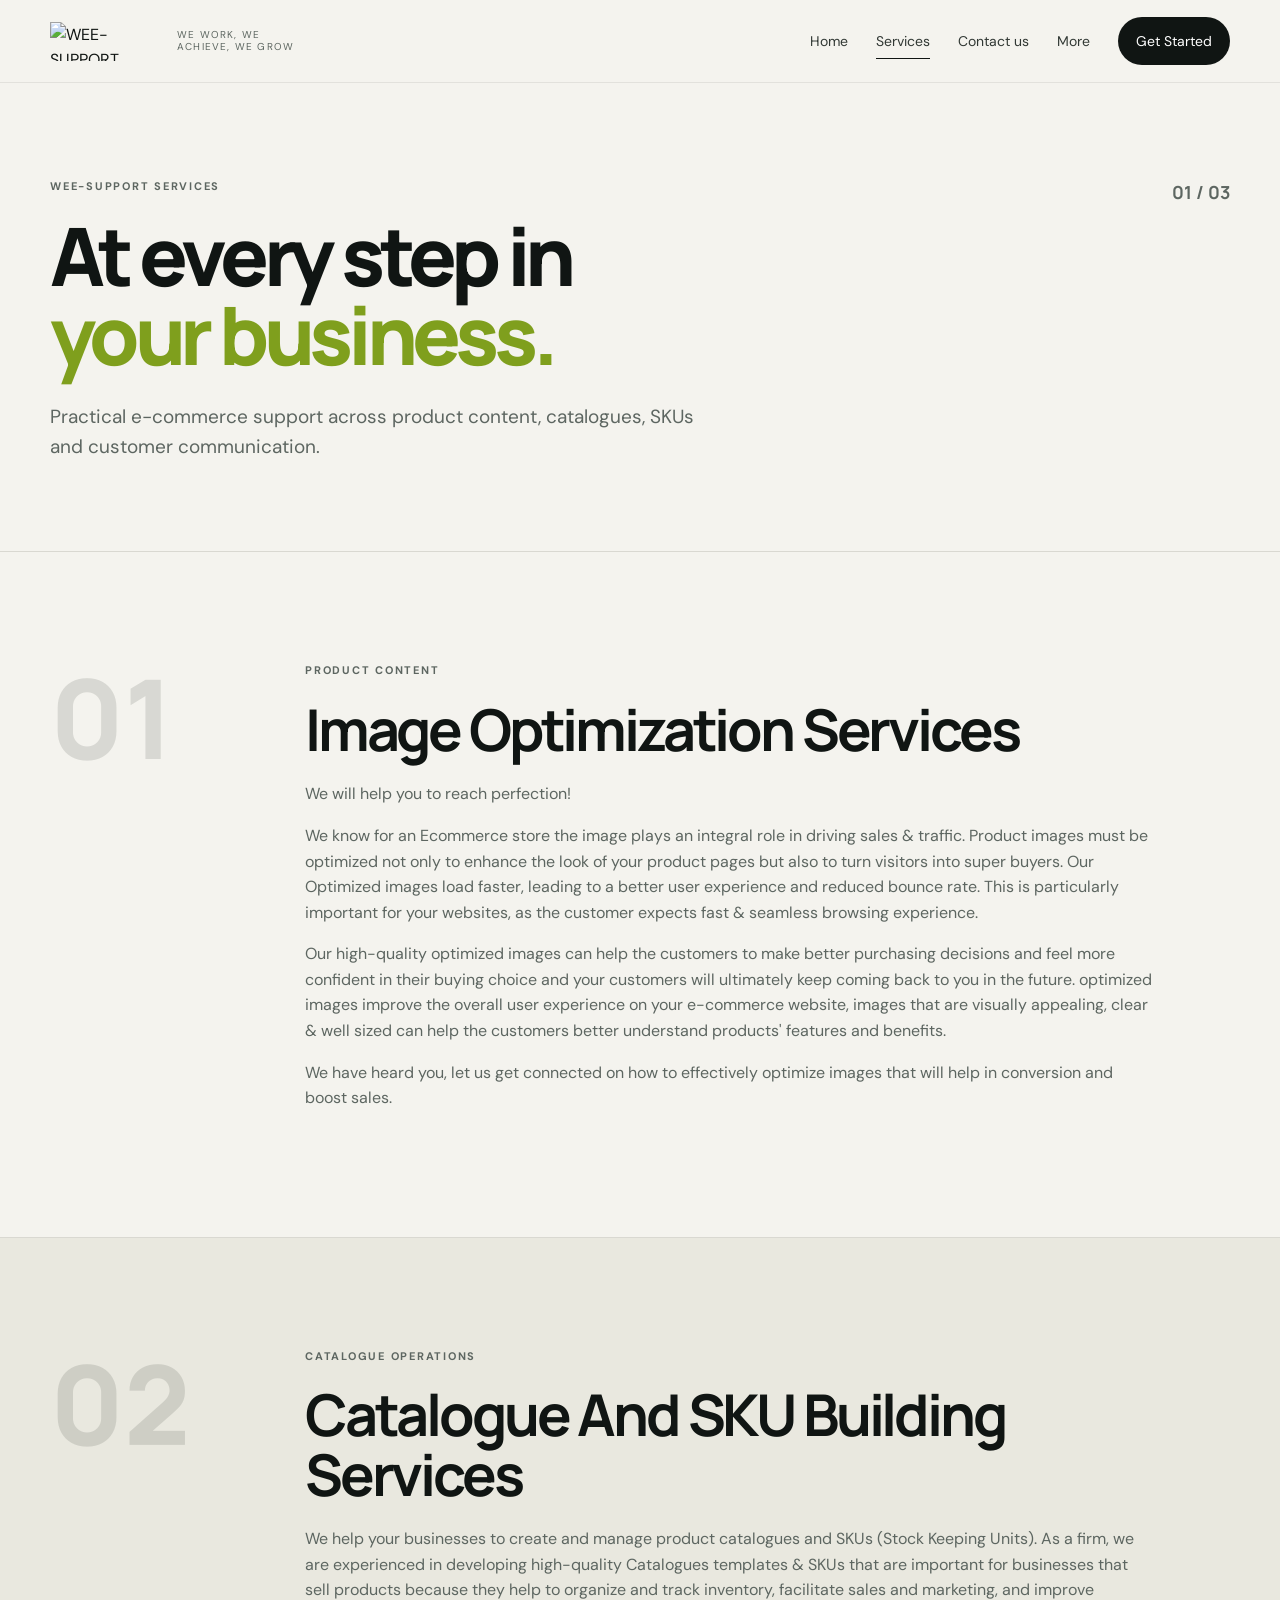
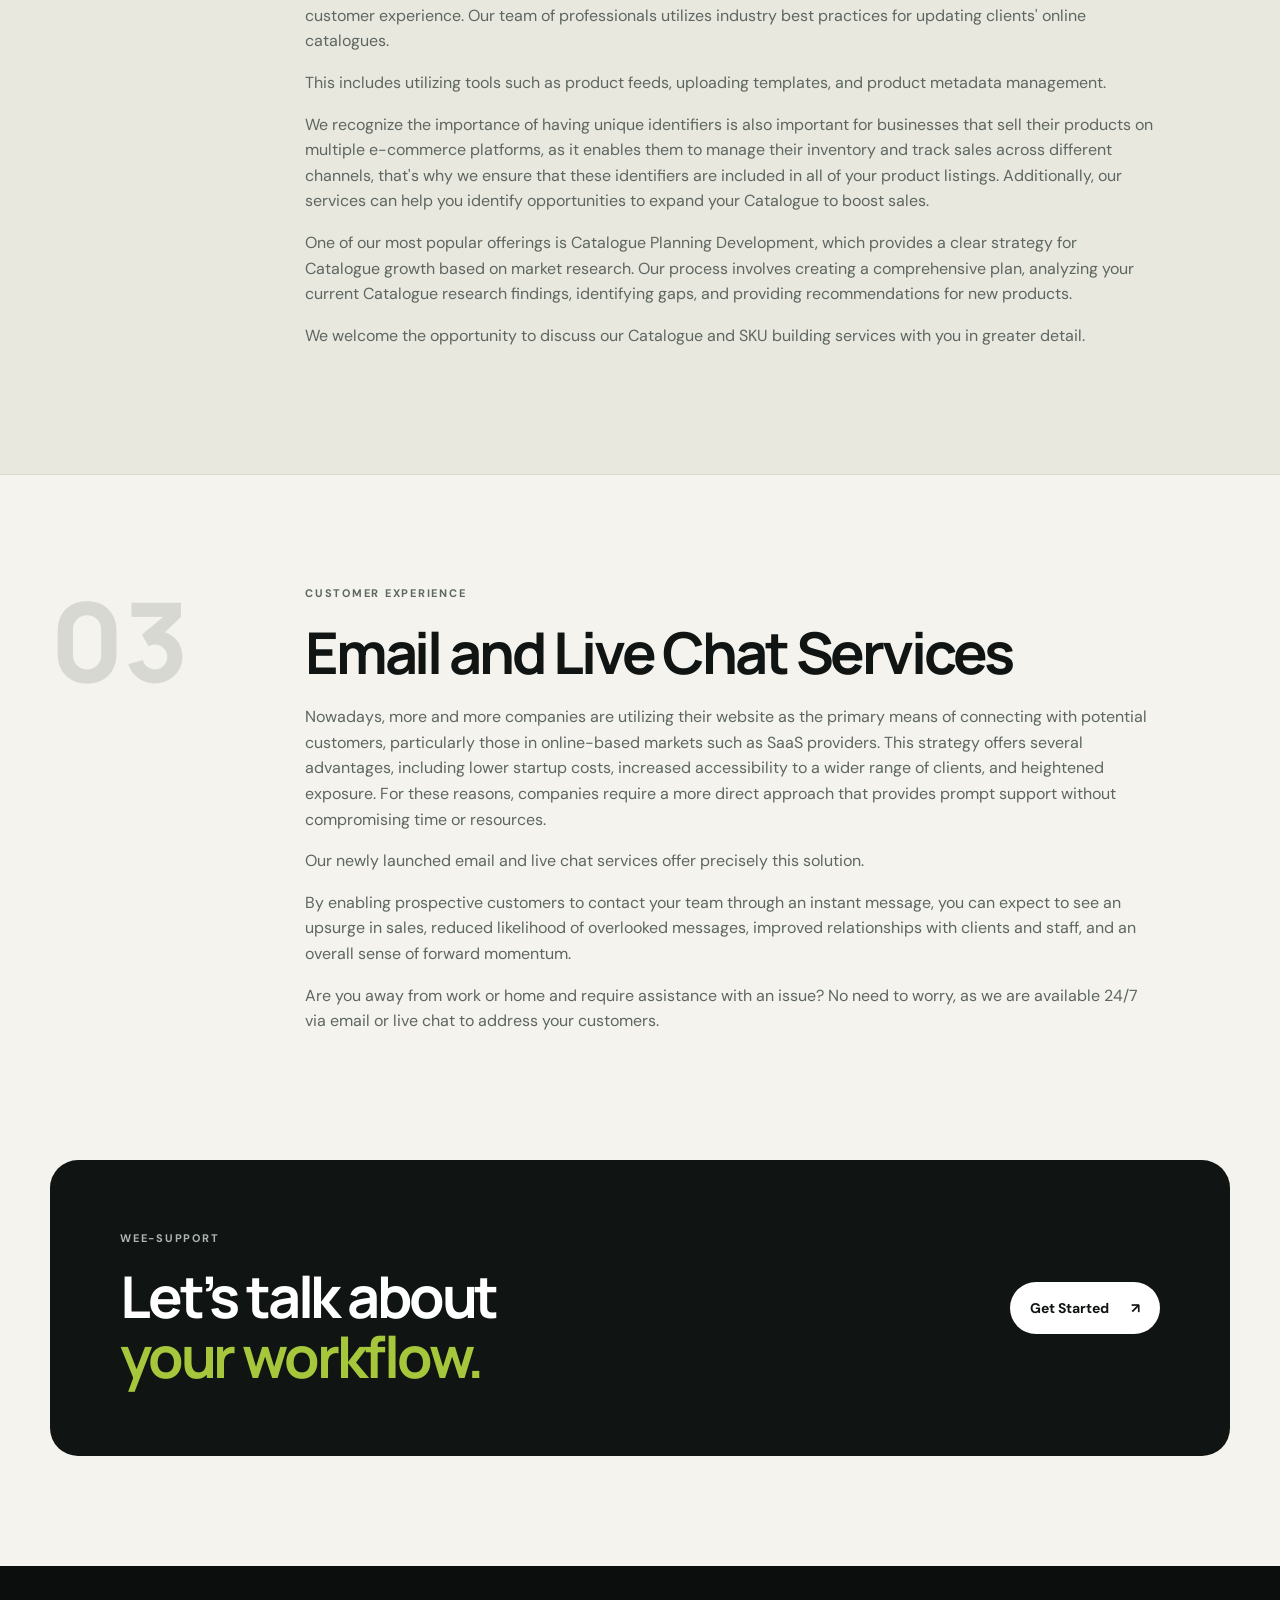
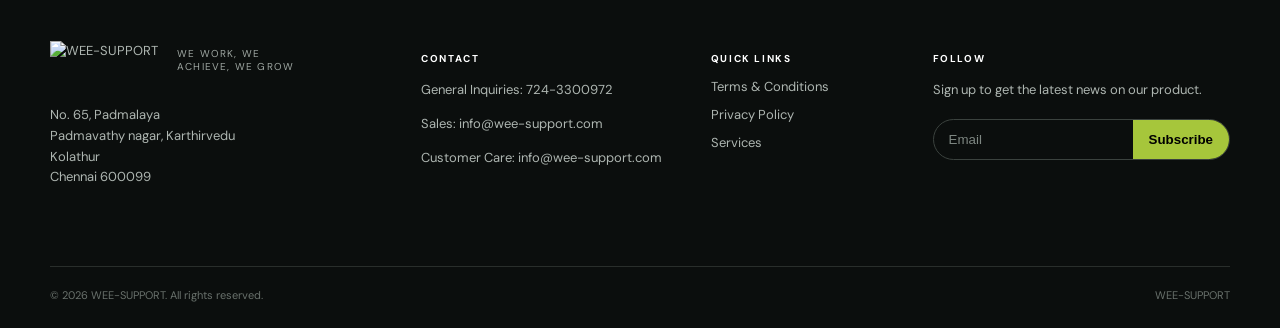
==== services-1.html @ c22b0030 "Initial build Webpage redesign from WIX" ====
<!doctype html><html lang="en"><head><meta charset="utf-8"><meta name="viewport" content="width=device-width,initial-scale=1"><meta name="description" content="Wee-Support Services: Image Optimization, Catalogue and SKU Building, Email and Live Chat Services."><title>Services | Wee-Support</title><link rel="stylesheet" href="styles.css"></head><body>
<header class="site-header"><div class="container nav-wrap"><a class="brand" href="index.html"><img src="https://static.wixstatic.com/media/6db980_8ded39628d794db2bba5e953d2e5617b~mv2.png/v1/fill/w_114,h_39,al_c,q_85,usm_0.66_1.00_0.01,enc_avif,quality_auto/We%20E-Support_final%20logo_edited_edited.png" alt="WEE-SUPPORT"><span>We Work, We Achieve, We Grow</span></a><nav aria-label="Primary navigation"><a href="index.html">Home</a><a class="active" href="services-1.html">Services</a><a href="index.html#contact">Contact us</a><details class="more-menu"><summary>More</summary><div><a href="index.html#about">About us</a></div></details><a class="nav-cta" href="index.html#contact">Get Started</a></nav></div></header>
<main><section class="page-hero section-pad"><div class="container page-hero-grid"><div class="reveal"><p class="eyebrow">WEE-SUPPORT SERVICES</p><h1>At every step in<br><em>your business.</em></h1><p class="lede">Practical e-commerce support across product content, catalogues, SKUs and customer communication.</p></div><div class="page-index">01 / 03</div></div></section>
<section class="service-detail section-pad" id="image-optimization"><div class="container detail-grid"><div class="detail-no">01</div><div><p class="eyebrow">PRODUCT CONTENT</p><h2>Image Optimization Services</h2><p class="large-copy">We will help you to reach perfection!</p><p>We know for an Ecommerce store the image plays an integral role in driving sales & traffic. Product images must be optimized not only to enhance the look of your product pages but also to turn visitors into super buyers. Our Optimized images load faster, leading to a better user experience and reduced bounce rate. This is particularly important for your websites, as the customer expects fast & seamless browsing experience.</p><p>Our high-quality optimized images can help the customers to make better purchasing decisions and feel more confident in their buying choice and your customers will ultimately keep coming back to you in the future. optimized images improve the overall user experience on your e-commerce website, images that are visually appealing, clear & well sized can help the customers better understand products' features and benefits.</p><p>We have heard you, let us get connected on how to effectively optimize images that will help in conversion and boost sales.</p></div></div></section>
<section class="service-detail section-pad alt" id="catalogue-sku"><div class="container detail-grid"><div class="detail-no">02</div><div><p class="eyebrow">CATALOGUE OPERATIONS</p><h2>Catalogue And SKU Building Services</h2><p>We help your businesses to create and manage product catalogues and SKUs (Stock Keeping Units). As a firm, we are experienced in developing high-quality Catalogues templates & SKUs that are important for businesses that sell products because they help to organize and track inventory, facilitate sales and marketing, and improve customer experience. Our team of professionals utilizes industry best practices for updating clients' online catalogues.</p><p>This includes utilizing tools such as product feeds, uploading templates, and product metadata management.</p><p>We recognize the importance of having unique identifiers is also important for businesses that sell their products on multiple e-commerce platforms, as it enables them to manage their inventory and track sales across different channels, that's why we ensure that these identifiers are included in all of your product listings. Additionally, our services can help you identify opportunities to expand your Catalogue to boost sales.</p><p>One of our most popular offerings is Catalogue Planning Development, which provides a clear strategy for Catalogue growth based on market research. Our process involves creating a comprehensive plan, analyzing your current Catalogue research findings, identifying gaps, and providing recommendations for new products.</p><p>We welcome the opportunity to discuss our Catalogue and SKU building services with you in greater detail.</p></div></div></section>
<section class="service-detail section-pad" id="email-live-chat"><div class="container detail-grid"><div class="detail-no">03</div><div><p class="eyebrow">CUSTOMER EXPERIENCE</p><h2>Email and Live Chat Services</h2><p>Nowadays, more and more companies are utilizing their website as the primary means of connecting with potential customers, particularly those in online-based markets such as SaaS providers. This strategy offers several advantages, including lower startup costs, increased accessibility to a wider range of clients, and heightened exposure. For these reasons, companies require a more direct approach that provides prompt support without compromising time or resources.</p><p>Our newly launched email and live chat services offer precisely this solution.</p><p>By enabling prospective customers to contact your team through an instant message, you can expect to see an upsurge in sales, reduced likelihood of overlooked messages, improved relationships with clients and staff, and an overall sense of forward momentum.</p><p>Are you away from work or home and require assistance with an issue? No need to worry, as we are available 24/7 via email or live chat to address your customers.</p></div></div></section>
<section class="cta section-pad" id="contact"><div class="container cta-inner reveal"><div><p class="eyebrow">WEE-SUPPORT</p><h2>Let’s talk about<br><em>your workflow.</em></h2></div><a class="button button-light" href="mailto:info@wee-support.com">Get Started <span>↗</span></a></div></section></main>
<footer class="site-footer"><div class="container footer-grid"><div><a class="brand footer-brand" href="index.html"><img src="https://static.wixstatic.com/media/6db980_8ded39628d794db2bba5e953d2e5617b~mv2.png/v1/fill/w_114,h_39,al_c,q_85,usm_0.66_1.00_0.01,enc_avif,quality_auto/We%20E-Support_final%20logo_edited_edited.png" alt="WEE-SUPPORT"><span>We Work, We Achieve, We Grow</span></a><p class="address">No. 65, Padmalaya<br>Padmavathy nagar, Karthirvedu<br>Kolathur<br>Chennai 600099</p></div><div><p class="footer-label">Contact</p><p>General Inquiries: 724-3300972</p><p>Sales: <a href="mailto:info@wee-support.com">info@wee-support.com</a></p><p>Customer Care: <a href="mailto:info@wee-support.com">info@wee-support.com</a></p></div><div><p class="footer-label">Quick Links</p><a href="#contact">Terms & Conditions</a><a href="#contact">Privacy Policy</a><a href="services-1.html">Services</a></div><div><p class="footer-label">Follow</p><p>Sign up to get the latest news on our product.</p><form class="subscribe" action="#" method="post" onsubmit="return false"><label class="sr-only" for="email">Email</label><input id="email" name="email" type="email" placeholder="Email" autocomplete="email" required><button type="submit">Subscribe</button></form><p class="subscribe-status" aria-live="polite"></p></div></div><div class="container footer-bottom"><span>© 2026 WEE-SUPPORT. All rights reserved.</span><span>WEE-SUPPORT</span></div></footer><script src="script.js"></script></body></html>
---- styles.css ----
@import url('https://fonts.googleapis.com/css2?family=DM+Sans:wght@400;500;600;700&family=Manrope:wght@500;600;700;800&display=swap');
:root{--ink:#101513;--muted:#5d6661;--paper:#f4f3ee;--card:#fbfaf6;--line:#d9d8d1;--accent:#a6c63b;--accent-dark:#7f9f1d;--radius:20px;--display:'Manrope',system-ui,sans-serif;--body:'DM Sans',system-ui,sans-serif;--container:1180px}
*{box-sizing:border-box}html{scroll-behavior:smooth}body{margin:0;background:var(--paper);color:var(--ink);font-family:var(--body);line-height:1.6}a{color:inherit;text-decoration:none}img{max-width:100%;display:block}.container{width:min(calc(100% - 48px),var(--container));margin:auto}.section-pad{padding:110px 0}.site-header{position:sticky;top:0;z-index:20;background:rgba(244,243,238,.9);backdrop-filter:blur(18px);border-bottom:1px solid rgba(16,21,19,.08)}.nav-wrap{min-height:82px;display:flex;align-items:center;justify-content:space-between;gap:30px}.brand{display:flex;align-items:center;gap:13px}.brand img{width:114px;height:39px;object-fit:contain}.brand span{font-size:10px;line-height:1.25;letter-spacing:.12em;text-transform:uppercase;color:var(--muted);max-width:120px}.site-header nav{display:flex;align-items:center;gap:28px;font-size:14px}.site-header nav>a:not(.nav-cta),.more-menu summary{position:relative;color:#313834;cursor:pointer}.site-header nav>a:not(.nav-cta):after{content:'';position:absolute;left:0;bottom:-7px;width:100%;height:1px;background:var(--ink);transform:scaleX(0);transform-origin:right;transition:.35s}.site-header nav>a:hover:after,.site-header nav>a.active:after{transform:scaleX(1);transform-origin:left}.nav-cta{background:var(--ink);color:white!important;padding:13px 18px;border-radius:999px}.more-menu{position:relative}.more-menu summary{list-style:none}.more-menu summary::-webkit-details-marker{display:none}.more-menu div{position:absolute;right:0;top:30px;background:var(--card);border:1px solid var(--line);border-radius:14px;padding:8px;min-width:150px;box-shadow:0 18px 45px rgba(0,0,0,.08)}.more-menu div a{display:block;padding:9px 10px;border-radius:8px}.more-menu div a:hover{background:var(--paper)}.hero{padding-top:90px;overflow:hidden}.hero-grid{display:grid;grid-template-columns:1.05fr .95fr;gap:80px;align-items:center}.eyebrow{font-size:11px;font-weight:700;letter-spacing:.16em;color:var(--muted);margin:0 0 20px}.hero h1,.page-hero h1{font-family:var(--display);font-size:clamp(48px,6.3vw,88px);line-height:.98;letter-spacing:-.065em;margin:0 0 28px;font-weight:800}.hero h1 em,.page-hero h1 em,h2 em{font-style:normal;color:var(--accent-dark)}.lede{font-size:19px;color:var(--muted);max-width:650px}.actions{display:flex;align-items:center;gap:24px;margin-top:34px}.button{display:inline-flex;align-items:center;gap:22px;padding:15px 20px;border-radius:999px;font-weight:700;font-size:14px;transition:transform .25s,background .25s}.button:hover{transform:translateY(-3px)}.button-primary{background:var(--accent);color:var(--ink)}.button-dark{background:var(--ink);color:#fff}.button-light{background:#fff;color:var(--ink)}.text-link{font-weight:700;font-size:14px}.text-link span{display:inline-block;margin-left:6px;transition:.25s}.text-link:hover span{transform:translateX(5px)}.proof-row{display:flex;gap:28px;margin-top:52px;color:var(--muted);font-size:12px}.proof-row strong{display:block;color:var(--ink);font-family:var(--display);font-size:24px;line-height:1}.hero-art{min-height:570px;position:relative}.hero-art:before{content:'';position:absolute;inset:10% 4% 6% 10%;border-radius:48% 52% 44% 56%;background:var(--accent);opacity:.9;transform:rotate(-9deg)}.orbit{position:absolute;border:1px solid rgba(16,21,19,.2);border-radius:50%}.orbit-a{width:420px;height:420px;right:0;top:55px}.orbit-b{width:270px;height:270px;right:80px;top:130px}.hero-card{position:absolute;background:rgba(251,250,246,.94);border:1px solid rgba(16,21,19,.12);box-shadow:0 30px 80px rgba(16,21,19,.13);border-radius:var(--radius);backdrop-filter:blur(8px)}.card-main{width:380px;right:45px;top:135px;padding:34px}.mini-label,.card-float span{font-size:9px;letter-spacing:.16em;font-weight:800;color:var(--muted)}.card-main strong{display:block;font-family:var(--display);font-size:30px;line-height:1.05;margin:30px 0 14px}.card-main p{color:var(--muted);font-size:14px}.signal{display:flex;align-items:flex-end;gap:5px;height:60px;margin-top:25px}.signal i{width:8px;border-radius:5px 5px 0 0;background:var(--accent-dark)}.signal i:nth-child(1){height:20%}.signal i:nth-child(2){height:45%}.signal i:nth-child(3){height:70%}.signal i:nth-child(4){height:55%}.signal i:nth-child(5){height:90%}.card-float{left:0;bottom:75px;padding:22px;width:185px}.card-float strong{display:block;font-family:var(--display);font-size:42px;line-height:1;margin:8px 0}.card-float small{color:var(--muted)}.hero-number{position:absolute;right:0;bottom:10px;font-family:var(--display);font-size:110px;font-weight:800;letter-spacing:-.08em;color:rgba(16,21,19,.08)}.marquee-band{overflow:hidden;white-space:nowrap;border-top:1px solid var(--line);border-bottom:1px solid var(--line);padding:17px 0;font-family:var(--display);font-size:13px;font-weight:700;letter-spacing:.08em}.marquee-band div{animation:marquee 24s linear infinite}.marquee-band b{color:var(--accent-dark);margin:0 20px}@keyframes marquee{to{transform:translateX(-30%)}}h2{font-family:var(--display);font-size:clamp(38px,4.5vw,64px);line-height:1.03;letter-spacing:-.055em;margin:0 0 22px}.section-heading{max-width:750px}.section-heading>p:last-child{color:var(--muted);font-size:17px;max-width:600px}.service-grid{display:grid;grid-template-columns:repeat(3,1fr);gap:14px;margin-top:58px}.service-card{position:relative;min-height:380px;padding:32px;background:var(--card);border:1px solid var(--line);border-radius:var(--radius);display:flex;flex-direction:column;transition:transform .35s,box-shadow .35s}.service-card:hover{transform:translateY(-8px);box-shadow:0 25px 60px rgba(16,21,19,.09)}.service-featured{background:var(--ink);color:#fff;border-color:var(--ink);transform:translateY(-24px)}.service-featured:hover{transform:translateY(-32px)}.service-no{font-size:11px;color:var(--muted)}.service-featured .service-no,.service-featured p{color:#aeb6b1}.service-icon{margin:55px 0 22px;font-size:30px;color:var(--accent-dark)}.service-card h3{font-family:var(--display);font-size:28px;line-height:1.05;margin:0 0 15px;letter-spacing:-.035em}.service-card p{color:var(--muted);font-size:14px;margin:0}.service-arrow{margin-top:auto;padding-top:28px;font-size:13px;font-weight:700}.statement{background:var(--ink);color:white}.statement-grid{display:grid;grid-template-columns:220px 1fr;gap:70px}.statement .eyebrow{color:#aeb6b1}.statement h2 em{color:var(--accent)}.statement-mark,.detail-no{font-family:var(--display);font-size:110px;font-weight:800;line-height:1;color:rgba(255,255,255,.14)}.large-copy{font-size:20px;color:var(--muted);max-width:760px}.statement .large-copy{color:#c4cbc6}.capability-grid{display:grid;grid-template-columns:.8fr 1.2fr;gap:110px}.cap-list{border-top:1px solid var(--line)}.cap{display:grid;grid-template-columns:50px 1fr;gap:24px;padding:26px 0;border-bottom:1px solid var(--line)}.cap>span{font-size:11px;color:var(--muted)}.cap h3{font-family:var(--display);font-size:21px;margin:0 0 5px}.cap p{color:var(--muted);margin:0;font-size:14px}.testimonial{background:#e8e8df}.testimonial-grid{display:grid;grid-template-columns:180px 1fr;gap:60px}.quote-mark{font-family:Georgia,serif;font-size:150px;line-height:.6;color:var(--accent-dark)}blockquote{font-family:var(--display);font-weight:600;font-size:clamp(28px,4vw,52px);line-height:1.12;letter-spacing:-.045em;margin:0 0 28px;max-width:900px}cite{font-style:normal;color:var(--muted);font-size:13px}.about-grid{display:grid;grid-template-columns:.65fr 1.35fr;gap:100px}.about-panel{background:var(--accent);border-radius:var(--radius);min-height:350px;padding:30px;display:flex;flex-direction:column;justify-content:space-between}.about-panel span{font-family:var(--display);font-size:100px;font-weight:800;line-height:.8;color:rgba(16,21,19,.16)}.about-panel p{font-size:11px;font-weight:800;letter-spacing:.16em}.about-panel strong{font-family:var(--display);font-size:27px;line-height:1.05}.cta{padding-top:0}.cta-inner{background:var(--ink);color:white;border-radius:28px;padding:70px;display:flex;justify-content:space-between;align-items:center;gap:30px}.cta .eyebrow{color:#aeb6b1}.cta h2{margin:0}.cta h2 em{color:var(--accent)}.site-footer{background:#0b0e0d;color:white;padding:75px 0 24px}.footer-grid{display:grid;grid-template-columns:1.2fr .9fr .65fr 1fr;gap:45px}.footer-brand{margin-bottom:25px}.footer-brand span{color:#9ea6a1}.address,.site-footer p,.site-footer a{color:#aeb6b1;font-size:13px}.footer-label{font-size:10px!important;letter-spacing:.16em;text-transform:uppercase;color:white!important;font-weight:700}.site-footer> .container>div a:not(.brand):hover{color:white}.footer-grid>div:nth-child(3) a{display:block;margin:7px 0}.subscribe{display:flex;border:1px solid #3b423e;border-radius:999px;overflow:hidden;margin-top:18px}.subscribe input{min-width:0;flex:1;background:transparent;border:0;outline:0;color:white;padding:12px 15px}.subscribe input::placeholder{color:#7e8782}.subscribe button{border:0;background:var(--accent);padding:0 16px;font-weight:700}.subscribe-status{min-height:20px}.footer-bottom{border-top:1px solid #292e2b;margin-top:60px;padding-top:20px;display:flex;justify-content:space-between;color:#69716c;font-size:11px}.page-hero{padding-top:95px;padding-bottom:70px}.page-hero-grid{display:flex;justify-content:space-between;gap:50px}.page-index{font-family:var(--display);font-size:18px;font-weight:700;color:var(--muted)}.service-detail{border-top:1px solid var(--line)}.service-detail.alt{background:#e9e8df}.detail-grid{display:grid;grid-template-columns:180px 1fr;gap:75px}.detail-grid h2{max-width:850px}.detail-grid p:not(.eyebrow){max-width:850px;color:var(--muted);font-size:16px}.detail-grid .large-copy{font-size:22px}.detail-no{color:rgba(16,21,19,.12)}.pricing{padding-top:40px}.pricing-grid{display:grid;grid-template-columns:repeat(3,1fr);gap:16px}.price-card{position:relative;background:var(--card);border:1px solid var(--line);border-radius:var(--radius);padding:35px;min-height:500px}.price-card.featured{background:var(--ink);color:white;border-color:var(--ink);transform:translateY(-20px)}.price-card .eyebrow{color:var(--muted)}.price-card.featured .eyebrow,.price-card.featured>p{color:#aeb6b1}.price-card h2{font-size:38px}.price{font-family:var(--display);font-size:58px;font-weight:800;letter-spacing:-.06em;margin:20px 0 5px}.price-card>p{color:var(--muted);font-size:13px}.price-card .button{margin:25px 0}.price-card ul{padding:20px 0 0;margin:0;border-top:1px solid var(--line);list-style:none;color:var(--muted);font-size:13px}.price-card.featured ul{border-color:#353b38;color:#aeb6b1}.price-card li{padding:7px 0}.badge{position:absolute;right:22px;top:22px;background:var(--accent);color:var(--ink);font-size:9px;font-weight:800;padding:7px 9px;border-radius:999px}.sr-only{position:absolute;width:1px;height:1px;padding:0;margin:-1px;overflow:hidden;clip:rect(0,0,0,0);white-space:nowrap;border:0}
.reveal{opacity:0;transform:translateY(22px);transition:opacity .75s ease,transform .75s cubic-bezier(.2,.7,.2,1)}.reveal.is-visible{opacity:1;transform:none}.reveal-delay{transition-delay:.12s}.reveal-delay-2{transition-delay:.22s}
@media(max-width:900px){.site-header nav{gap:14px}.hero-grid,.capability-grid,.about-grid{grid-template-columns:1fr}.hero-art{min-height:470px}.service-grid,.pricing-grid{grid-template-columns:1fr}.service-featured,.price-card.featured{transform:none}.statement-grid,.testimonial-grid,.detail-grid{grid-template-columns:1fr;gap:30px}.statement-mark,.detail-no{font-size:70px}.footer-grid{grid-template-columns:1fr 1fr}.cta-inner{padding:45px;flex-direction:column;align-items:flex-start}}
@media(max-width:650px){.container{width:min(calc(100% - 30px),var(--container))}.site-header .brand span{display:none}.site-header nav>a:not(.nav-cta),.more-menu{display:none}.hero{padding-top:55px}.hero h1,.page-hero h1{font-size:48px}.hero-art{min-height:390px}.card-main{width:82%;right:4%;top:75px;padding:24px}.card-float{bottom:25px;left:0}.proof-row{flex-direction:column;gap:15px}.section-pad{padding:75px 0}.footer-grid{grid-template-columns:1fr}.footer-bottom{flex-direction:column;gap:10px}.cta-inner{padding:35px 25px}.marquee-band{font-size:11px}.service-card{min-height:330px}}
@media(prefers-reduced-motion:reduce){html{scroll-behavior:auto}.marquee-band div{animation:none}.reveal{opacity:1;transform:none;transition:none}.button,.service-card{transition:none}}
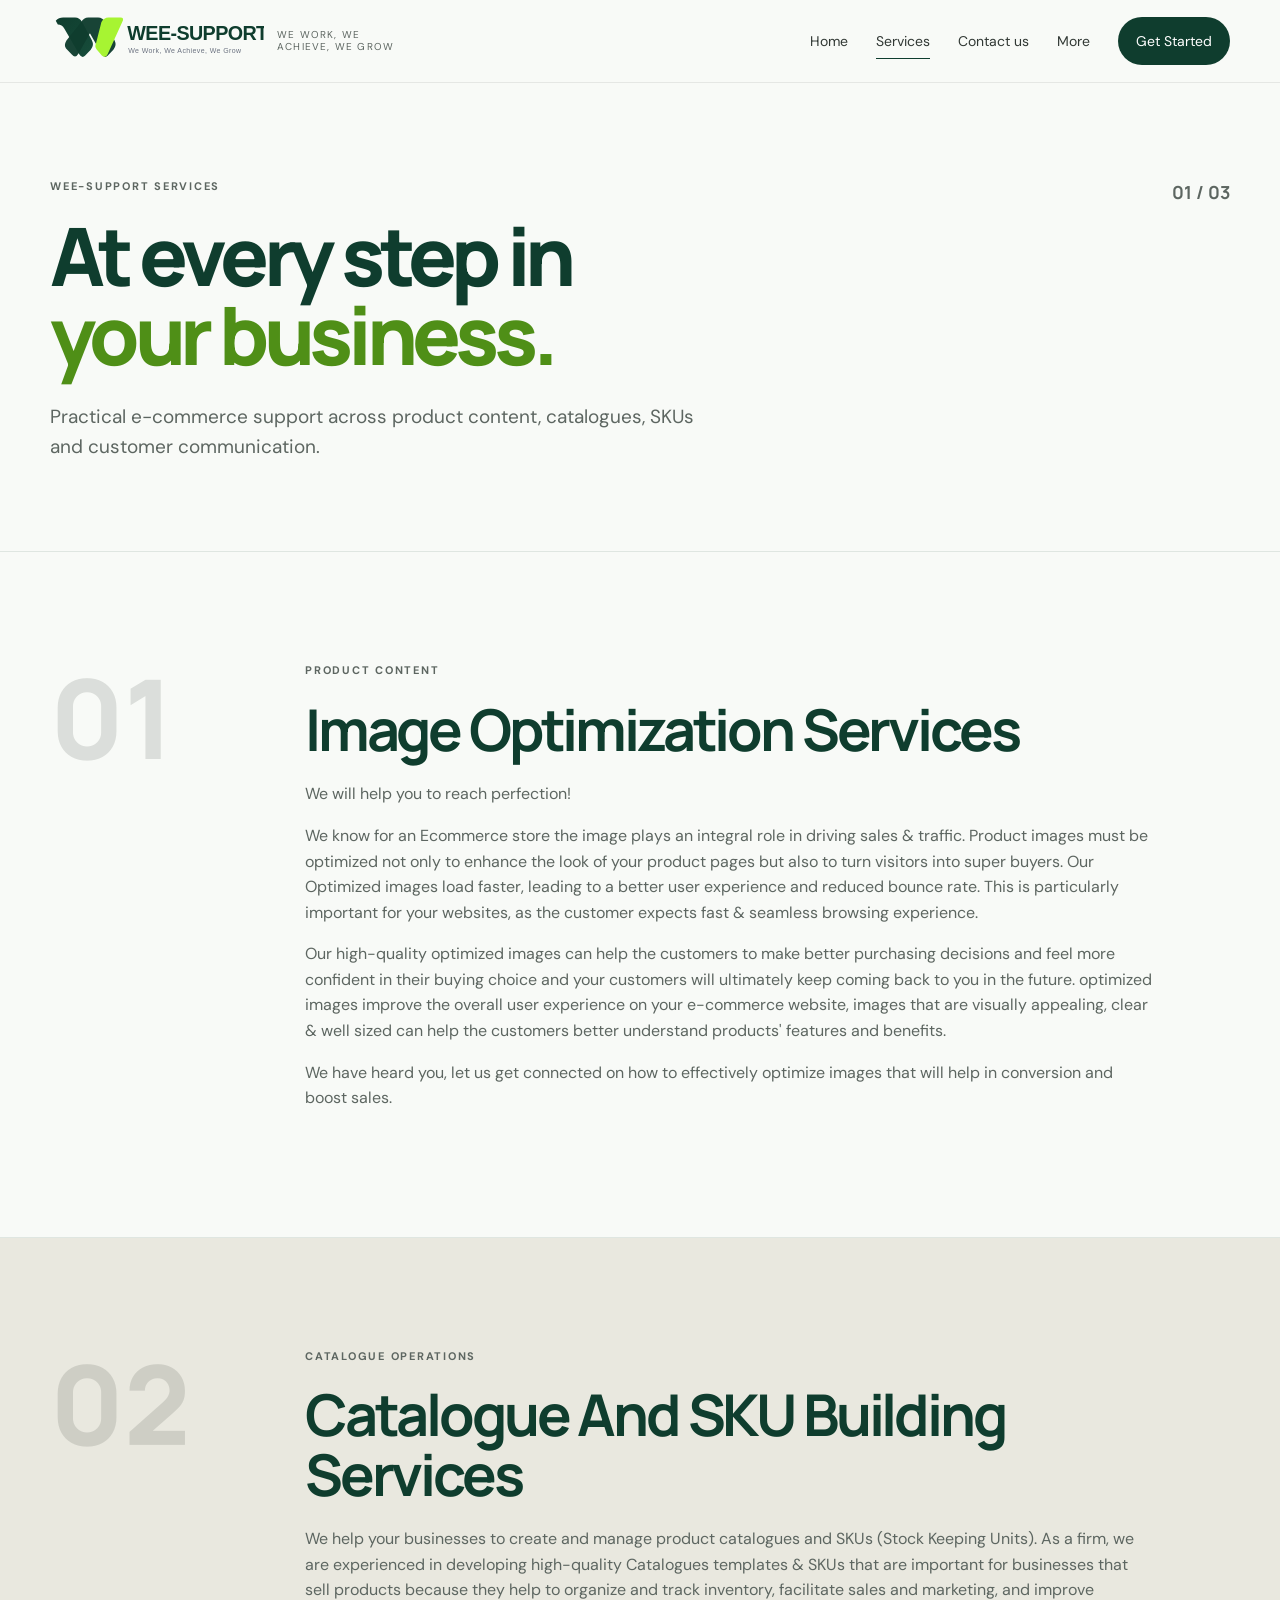
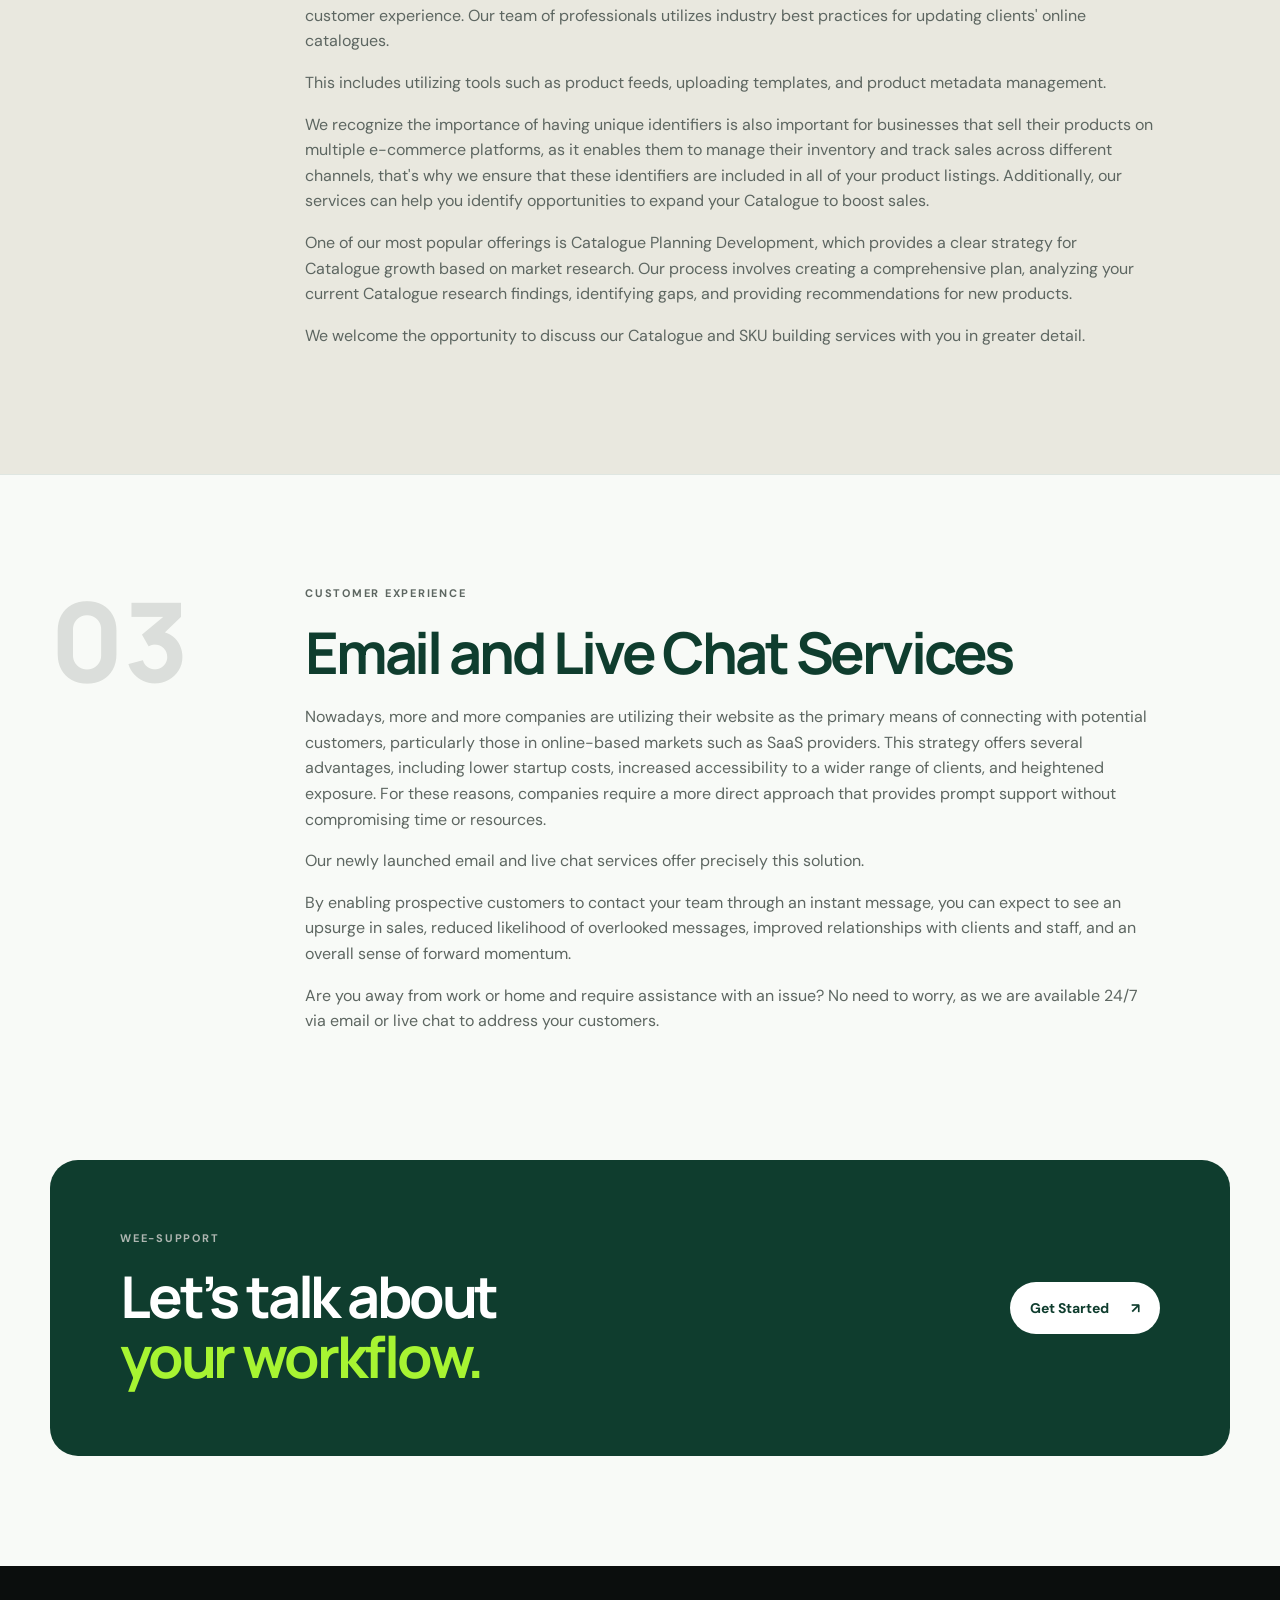
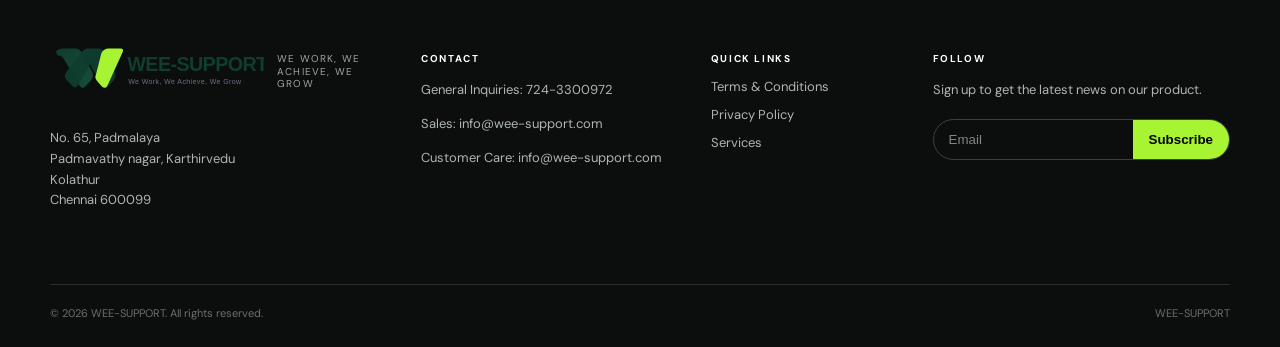
==== commit f6c4077f: "Add local brand assets and logo refresh This change replaces the Wix-hosted logo with local SVG bran" ====
--- a/services-1.html
+++ b/services-1.html
@@ -1,8 +1,9 @@
-<!doctype html><html lang="en"><head><meta charset="utf-8"><meta name="viewport" content="width=device-width,initial-scale=1"><meta name="description" content="Wee-Support Services: Image Optimization, Catalogue and SKU Building, Email and Live Chat Services."><title>Services | Wee-Support</title><link rel="stylesheet" href="styles.css"></head><body>
-<header class="site-header"><div class="container nav-wrap"><a class="brand" href="index.html"><img src="https://static.wixstatic.com/media/6db980_8ded39628d794db2bba5e953d2e5617b~mv2.png/v1/fill/w_114,h_39,al_c,q_85,usm_0.66_1.00_0.01,enc_avif,quality_auto/We%20E-Support_final%20logo_edited_edited.png" alt="WEE-SUPPORT"><span>We Work, We Achieve, We Grow</span></a><nav aria-label="Primary navigation"><a href="index.html">Home</a><a class="active" href="services-1.html">Services</a><a href="index.html#contact">Contact us</a><details class="more-menu"><summary>More</summary><div><a href="index.html#about">About us</a></div></details><a class="nav-cta" href="index.html#contact">Get Started</a></nav></div></header>
+<!doctype html><html lang="en"><head><meta charset="utf-8"><meta name="viewport" content="width=device-width,initial-scale=1"><link rel="icon" href="assets/brand/favicon.svg" type="image/svg+xml">
+  <meta name="description" content="Wee-Support Services: Image Optimization, Catalogue and SKU Building, Email and Live Chat Services."><title>Services | Wee-Support</title><link rel="stylesheet" href="styles.css"></head><body>
+<header class="site-header"><div class="container nav-wrap"><a class="brand" href="index.html"><img src="assets/brand/wee-support-logo.svg" alt="WEE-SUPPORT"><span>We Work, We Achieve, We Grow</span></a><nav aria-label="Primary navigation"><a href="index.html">Home</a><a class="active" href="services-1.html">Services</a><a href="index.html#contact">Contact us</a><details class="more-menu"><summary>More</summary><div><a href="index.html#about">About us</a></div></details><a class="nav-cta" href="index.html#contact">Get Started</a></nav></div></header>
 <main><section class="page-hero section-pad"><div class="container page-hero-grid"><div class="reveal"><p class="eyebrow">WEE-SUPPORT SERVICES</p><h1>At every step in<br><em>your business.</em></h1><p class="lede">Practical e-commerce support across product content, catalogues, SKUs and customer communication.</p></div><div class="page-index">01 / 03</div></div></section>
 <section class="service-detail section-pad" id="image-optimization"><div class="container detail-grid"><div class="detail-no">01</div><div><p class="eyebrow">PRODUCT CONTENT</p><h2>Image Optimization Services</h2><p class="large-copy">We will help you to reach perfection!</p><p>We know for an Ecommerce store the image plays an integral role in driving sales & traffic. Product images must be optimized not only to enhance the look of your product pages but also to turn visitors into super buyers. Our Optimized images load faster, leading to a better user experience and reduced bounce rate. This is particularly important for your websites, as the customer expects fast & seamless browsing experience.</p><p>Our high-quality optimized images can help the customers to make better purchasing decisions and feel more confident in their buying choice and your customers will ultimately keep coming back to you in the future. optimized images improve the overall user experience on your e-commerce website, images that are visually appealing, clear & well sized can help the customers better understand products' features and benefits.</p><p>We have heard you, let us get connected on how to effectively optimize images that will help in conversion and boost sales.</p></div></div></section>
 <section class="service-detail section-pad alt" id="catalogue-sku"><div class="container detail-grid"><div class="detail-no">02</div><div><p class="eyebrow">CATALOGUE OPERATIONS</p><h2>Catalogue And SKU Building Services</h2><p>We help your businesses to create and manage product catalogues and SKUs (Stock Keeping Units). As a firm, we are experienced in developing high-quality Catalogues templates & SKUs that are important for businesses that sell products because they help to organize and track inventory, facilitate sales and marketing, and improve customer experience. Our team of professionals utilizes industry best practices for updating clients' online catalogues.</p><p>This includes utilizing tools such as product feeds, uploading templates, and product metadata management.</p><p>We recognize the importance of having unique identifiers is also important for businesses that sell their products on multiple e-commerce platforms, as it enables them to manage their inventory and track sales across different channels, that's why we ensure that these identifiers are included in all of your product listings. Additionally, our services can help you identify opportunities to expand your Catalogue to boost sales.</p><p>One of our most popular offerings is Catalogue Planning Development, which provides a clear strategy for Catalogue growth based on market research. Our process involves creating a comprehensive plan, analyzing your current Catalogue research findings, identifying gaps, and providing recommendations for new products.</p><p>We welcome the opportunity to discuss our Catalogue and SKU building services with you in greater detail.</p></div></div></section>
 <section class="service-detail section-pad" id="email-live-chat"><div class="container detail-grid"><div class="detail-no">03</div><div><p class="eyebrow">CUSTOMER EXPERIENCE</p><h2>Email and Live Chat Services</h2><p>Nowadays, more and more companies are utilizing their website as the primary means of connecting with potential customers, particularly those in online-based markets such as SaaS providers. This strategy offers several advantages, including lower startup costs, increased accessibility to a wider range of clients, and heightened exposure. For these reasons, companies require a more direct approach that provides prompt support without compromising time or resources.</p><p>Our newly launched email and live chat services offer precisely this solution.</p><p>By enabling prospective customers to contact your team through an instant message, you can expect to see an upsurge in sales, reduced likelihood of overlooked messages, improved relationships with clients and staff, and an overall sense of forward momentum.</p><p>Are you away from work or home and require assistance with an issue? No need to worry, as we are available 24/7 via email or live chat to address your customers.</p></div></div></section>
 <section class="cta section-pad" id="contact"><div class="container cta-inner reveal"><div><p class="eyebrow">WEE-SUPPORT</p><h2>Let’s talk about<br><em>your workflow.</em></h2></div><a class="button button-light" href="mailto:info@wee-support.com">Get Started <span>↗</span></a></div></section></main>
-<footer class="site-footer"><div class="container footer-grid"><div><a class="brand footer-brand" href="index.html"><img src="https://static.wixstatic.com/media/6db980_8ded39628d794db2bba5e953d2e5617b~mv2.png/v1/fill/w_114,h_39,al_c,q_85,usm_0.66_1.00_0.01,enc_avif,quality_auto/We%20E-Support_final%20logo_edited_edited.png" alt="WEE-SUPPORT"><span>We Work, We Achieve, We Grow</span></a><p class="address">No. 65, Padmalaya<br>Padmavathy nagar, Karthirvedu<br>Kolathur<br>Chennai 600099</p></div><div><p class="footer-label">Contact</p><p>General Inquiries: 724-3300972</p><p>Sales: <a href="mailto:info@wee-support.com">info@wee-support.com</a></p><p>Customer Care: <a href="mailto:info@wee-support.com">info@wee-support.com</a></p></div><div><p class="footer-label">Quick Links</p><a href="#contact">Terms & Conditions</a><a href="#contact">Privacy Policy</a><a href="services-1.html">Services</a></div><div><p class="footer-label">Follow</p><p>Sign up to get the latest news on our product.</p><form class="subscribe" action="#" method="post" onsubmit="return false"><label class="sr-only" for="email">Email</label><input id="email" name="email" type="email" placeholder="Email" autocomplete="email" required><button type="submit">Subscribe</button></form><p class="subscribe-status" aria-live="polite"></p></div></div><div class="container footer-bottom"><span>© 2026 WEE-SUPPORT. All rights reserved.</span><span>WEE-SUPPORT</span></div></footer><script src="script.js"></script></body></html>
+<footer class="site-footer"><div class="container footer-grid"><div><a class="brand footer-brand" href="index.html"><img src="assets/brand/wee-support-logo.svg" alt="WEE-SUPPORT"><span>We Work, We Achieve, We Grow</span></a><p class="address">No. 65, Padmalaya<br>Padmavathy nagar, Karthirvedu<br>Kolathur<br>Chennai 600099</p></div><div><p class="footer-label">Contact</p><p>General Inquiries: 724-3300972</p><p>Sales: <a href="mailto:info@wee-support.com">info@wee-support.com</a></p><p>Customer Care: <a href="mailto:info@wee-support.com">info@wee-support.com</a></p></div><div><p class="footer-label">Quick Links</p><a href="#contact">Terms & Conditions</a><a href="#contact">Privacy Policy</a><a href="services-1.html">Services</a></div><div><p class="footer-label">Follow</p><p>Sign up to get the latest news on our product.</p><form class="subscribe" action="#" method="post" onsubmit="return false"><label class="sr-only" for="email">Email</label><input id="email" name="email" type="email" placeholder="Email" autocomplete="email" required><button type="submit">Subscribe</button></form><p class="subscribe-status" aria-live="polite"></p></div></div><div class="container footer-bottom"><span>© 2026 WEE-SUPPORT. All rights reserved.</span><span>WEE-SUPPORT</span></div></footer><script src="script.js"></script></body></html>
--- a/styles.css
+++ b/styles.css
@@ -1,7 +1,7 @@
 @import url('https://fonts.googleapis.com/css2?family=DM+Sans:wght@400;500;600;700&family=Manrope:wght@500;600;700;800&display=swap');
-:root{--ink:#101513;--muted:#5d6661;--paper:#f4f3ee;--card:#fbfaf6;--line:#d9d8d1;--accent:#a6c63b;--accent-dark:#7f9f1d;--radius:20px;--display:'Manrope',system-ui,sans-serif;--body:'DM Sans',system-ui,sans-serif;--container:1180px}
-*{box-sizing:border-box}html{scroll-behavior:smooth}body{margin:0;background:var(--paper);color:var(--ink);font-family:var(--body);line-height:1.6}a{color:inherit;text-decoration:none}img{max-width:100%;display:block}.container{width:min(calc(100% - 48px),var(--container));margin:auto}.section-pad{padding:110px 0}.site-header{position:sticky;top:0;z-index:20;background:rgba(244,243,238,.9);backdrop-filter:blur(18px);border-bottom:1px solid rgba(16,21,19,.08)}.nav-wrap{min-height:82px;display:flex;align-items:center;justify-content:space-between;gap:30px}.brand{display:flex;align-items:center;gap:13px}.brand img{width:114px;height:39px;object-fit:contain}.brand span{font-size:10px;line-height:1.25;letter-spacing:.12em;text-transform:uppercase;color:var(--muted);max-width:120px}.site-header nav{display:flex;align-items:center;gap:28px;font-size:14px}.site-header nav>a:not(.nav-cta),.more-menu summary{position:relative;color:#313834;cursor:pointer}.site-header nav>a:not(.nav-cta):after{content:'';position:absolute;left:0;bottom:-7px;width:100%;height:1px;background:var(--ink);transform:scaleX(0);transform-origin:right;transition:.35s}.site-header nav>a:hover:after,.site-header nav>a.active:after{transform:scaleX(1);transform-origin:left}.nav-cta{background:var(--ink);color:white!important;padding:13px 18px;border-radius:999px}.more-menu{position:relative}.more-menu summary{list-style:none}.more-menu summary::-webkit-details-marker{display:none}.more-menu div{position:absolute;right:0;top:30px;background:var(--card);border:1px solid var(--line);border-radius:14px;padding:8px;min-width:150px;box-shadow:0 18px 45px rgba(0,0,0,.08)}.more-menu div a{display:block;padding:9px 10px;border-radius:8px}.more-menu div a:hover{background:var(--paper)}.hero{padding-top:90px;overflow:hidden}.hero-grid{display:grid;grid-template-columns:1.05fr .95fr;gap:80px;align-items:center}.eyebrow{font-size:11px;font-weight:700;letter-spacing:.16em;color:var(--muted);margin:0 0 20px}.hero h1,.page-hero h1{font-family:var(--display);font-size:clamp(48px,6.3vw,88px);line-height:.98;letter-spacing:-.065em;margin:0 0 28px;font-weight:800}.hero h1 em,.page-hero h1 em,h2 em{font-style:normal;color:var(--accent-dark)}.lede{font-size:19px;color:var(--muted);max-width:650px}.actions{display:flex;align-items:center;gap:24px;margin-top:34px}.button{display:inline-flex;align-items:center;gap:22px;padding:15px 20px;border-radius:999px;font-weight:700;font-size:14px;transition:transform .25s,background .25s}.button:hover{transform:translateY(-3px)}.button-primary{background:var(--accent);color:var(--ink)}.button-dark{background:var(--ink);color:#fff}.button-light{background:#fff;color:var(--ink)}.text-link{font-weight:700;font-size:14px}.text-link span{display:inline-block;margin-left:6px;transition:.25s}.text-link:hover span{transform:translateX(5px)}.proof-row{display:flex;gap:28px;margin-top:52px;color:var(--muted);font-size:12px}.proof-row strong{display:block;color:var(--ink);font-family:var(--display);font-size:24px;line-height:1}.hero-art{min-height:570px;position:relative}.hero-art:before{content:'';position:absolute;inset:10% 4% 6% 10%;border-radius:48% 52% 44% 56%;background:var(--accent);opacity:.9;transform:rotate(-9deg)}.orbit{position:absolute;border:1px solid rgba(16,21,19,.2);border-radius:50%}.orbit-a{width:420px;height:420px;right:0;top:55px}.orbit-b{width:270px;height:270px;right:80px;top:130px}.hero-card{position:absolute;background:rgba(251,250,246,.94);border:1px solid rgba(16,21,19,.12);box-shadow:0 30px 80px rgba(16,21,19,.13);border-radius:var(--radius);backdrop-filter:blur(8px)}.card-main{width:380px;right:45px;top:135px;padding:34px}.mini-label,.card-float span{font-size:9px;letter-spacing:.16em;font-weight:800;color:var(--muted)}.card-main strong{display:block;font-family:var(--display);font-size:30px;line-height:1.05;margin:30px 0 14px}.card-main p{color:var(--muted);font-size:14px}.signal{display:flex;align-items:flex-end;gap:5px;height:60px;margin-top:25px}.signal i{width:8px;border-radius:5px 5px 0 0;background:var(--accent-dark)}.signal i:nth-child(1){height:20%}.signal i:nth-child(2){height:45%}.signal i:nth-child(3){height:70%}.signal i:nth-child(4){height:55%}.signal i:nth-child(5){height:90%}.card-float{left:0;bottom:75px;padding:22px;width:185px}.card-float strong{display:block;font-family:var(--display);font-size:42px;line-height:1;margin:8px 0}.card-float small{color:var(--muted)}.hero-number{position:absolute;right:0;bottom:10px;font-family:var(--display);font-size:110px;font-weight:800;letter-spacing:-.08em;color:rgba(16,21,19,.08)}.marquee-band{overflow:hidden;white-space:nowrap;border-top:1px solid var(--line);border-bottom:1px solid var(--line);padding:17px 0;font-family:var(--display);font-size:13px;font-weight:700;letter-spacing:.08em}.marquee-band div{animation:marquee 24s linear infinite}.marquee-band b{color:var(--accent-dark);margin:0 20px}@keyframes marquee{to{transform:translateX(-30%)}}h2{font-family:var(--display);font-size:clamp(38px,4.5vw,64px);line-height:1.03;letter-spacing:-.055em;margin:0 0 22px}.section-heading{max-width:750px}.section-heading>p:last-child{color:var(--muted);font-size:17px;max-width:600px}.service-grid{display:grid;grid-template-columns:repeat(3,1fr);gap:14px;margin-top:58px}.service-card{position:relative;min-height:380px;padding:32px;background:var(--card);border:1px solid var(--line);border-radius:var(--radius);display:flex;flex-direction:column;transition:transform .35s,box-shadow .35s}.service-card:hover{transform:translateY(-8px);box-shadow:0 25px 60px rgba(16,21,19,.09)}.service-featured{background:var(--ink);color:#fff;border-color:var(--ink);transform:translateY(-24px)}.service-featured:hover{transform:translateY(-32px)}.service-no{font-size:11px;color:var(--muted)}.service-featured .service-no,.service-featured p{color:#aeb6b1}.service-icon{margin:55px 0 22px;font-size:30px;color:var(--accent-dark)}.service-card h3{font-family:var(--display);font-size:28px;line-height:1.05;margin:0 0 15px;letter-spacing:-.035em}.service-card p{color:var(--muted);font-size:14px;margin:0}.service-arrow{margin-top:auto;padding-top:28px;font-size:13px;font-weight:700}.statement{background:var(--ink);color:white}.statement-grid{display:grid;grid-template-columns:220px 1fr;gap:70px}.statement .eyebrow{color:#aeb6b1}.statement h2 em{color:var(--accent)}.statement-mark,.detail-no{font-family:var(--display);font-size:110px;font-weight:800;line-height:1;color:rgba(255,255,255,.14)}.large-copy{font-size:20px;color:var(--muted);max-width:760px}.statement .large-copy{color:#c4cbc6}.capability-grid{display:grid;grid-template-columns:.8fr 1.2fr;gap:110px}.cap-list{border-top:1px solid var(--line)}.cap{display:grid;grid-template-columns:50px 1fr;gap:24px;padding:26px 0;border-bottom:1px solid var(--line)}.cap>span{font-size:11px;color:var(--muted)}.cap h3{font-family:var(--display);font-size:21px;margin:0 0 5px}.cap p{color:var(--muted);margin:0;font-size:14px}.testimonial{background:#e8e8df}.testimonial-grid{display:grid;grid-template-columns:180px 1fr;gap:60px}.quote-mark{font-family:Georgia,serif;font-size:150px;line-height:.6;color:var(--accent-dark)}blockquote{font-family:var(--display);font-weight:600;font-size:clamp(28px,4vw,52px);line-height:1.12;letter-spacing:-.045em;margin:0 0 28px;max-width:900px}cite{font-style:normal;color:var(--muted);font-size:13px}.about-grid{display:grid;grid-template-columns:.65fr 1.35fr;gap:100px}.about-panel{background:var(--accent);border-radius:var(--radius);min-height:350px;padding:30px;display:flex;flex-direction:column;justify-content:space-between}.about-panel span{font-family:var(--display);font-size:100px;font-weight:800;line-height:.8;color:rgba(16,21,19,.16)}.about-panel p{font-size:11px;font-weight:800;letter-spacing:.16em}.about-panel strong{font-family:var(--display);font-size:27px;line-height:1.05}.cta{padding-top:0}.cta-inner{background:var(--ink);color:white;border-radius:28px;padding:70px;display:flex;justify-content:space-between;align-items:center;gap:30px}.cta .eyebrow{color:#aeb6b1}.cta h2{margin:0}.cta h2 em{color:var(--accent)}.site-footer{background:#0b0e0d;color:white;padding:75px 0 24px}.footer-grid{display:grid;grid-template-columns:1.2fr .9fr .65fr 1fr;gap:45px}.footer-brand{margin-bottom:25px}.footer-brand span{color:#9ea6a1}.address,.site-footer p,.site-footer a{color:#aeb6b1;font-size:13px}.footer-label{font-size:10px!important;letter-spacing:.16em;text-transform:uppercase;color:white!important;font-weight:700}.site-footer> .container>div a:not(.brand):hover{color:white}.footer-grid>div:nth-child(3) a{display:block;margin:7px 0}.subscribe{display:flex;border:1px solid #3b423e;border-radius:999px;overflow:hidden;margin-top:18px}.subscribe input{min-width:0;flex:1;background:transparent;border:0;outline:0;color:white;padding:12px 15px}.subscribe input::placeholder{color:#7e8782}.subscribe button{border:0;background:var(--accent);padding:0 16px;font-weight:700}.subscribe-status{min-height:20px}.footer-bottom{border-top:1px solid #292e2b;margin-top:60px;padding-top:20px;display:flex;justify-content:space-between;color:#69716c;font-size:11px}.page-hero{padding-top:95px;padding-bottom:70px}.page-hero-grid{display:flex;justify-content:space-between;gap:50px}.page-index{font-family:var(--display);font-size:18px;font-weight:700;color:var(--muted)}.service-detail{border-top:1px solid var(--line)}.service-detail.alt{background:#e9e8df}.detail-grid{display:grid;grid-template-columns:180px 1fr;gap:75px}.detail-grid h2{max-width:850px}.detail-grid p:not(.eyebrow){max-width:850px;color:var(--muted);font-size:16px}.detail-grid .large-copy{font-size:22px}.detail-no{color:rgba(16,21,19,.12)}.pricing{padding-top:40px}.pricing-grid{display:grid;grid-template-columns:repeat(3,1fr);gap:16px}.price-card{position:relative;background:var(--card);border:1px solid var(--line);border-radius:var(--radius);padding:35px;min-height:500px}.price-card.featured{background:var(--ink);color:white;border-color:var(--ink);transform:translateY(-20px)}.price-card .eyebrow{color:var(--muted)}.price-card.featured .eyebrow,.price-card.featured>p{color:#aeb6b1}.price-card h2{font-size:38px}.price{font-family:var(--display);font-size:58px;font-weight:800;letter-spacing:-.06em;margin:20px 0 5px}.price-card>p{color:var(--muted);font-size:13px}.price-card .button{margin:25px 0}.price-card ul{padding:20px 0 0;margin:0;border-top:1px solid var(--line);list-style:none;color:var(--muted);font-size:13px}.price-card.featured ul{border-color:#353b38;color:#aeb6b1}.price-card li{padding:7px 0}.badge{position:absolute;right:22px;top:22px;background:var(--accent);color:var(--ink);font-size:9px;font-weight:800;padding:7px 9px;border-radius:999px}.sr-only{position:absolute;width:1px;height:1px;padding:0;margin:-1px;overflow:hidden;clip:rect(0,0,0,0);white-space:nowrap;border:0}
+:root{--ink:#0f3d2e;--muted:#5d6661;--paper:#f8faf7;--card:#ffffff;--line:#dfe6e1;--accent:#a7f432;--accent-dark:#4f8f17;--radius:22px;--display:'Manrope',system-ui,sans-serif;--body:'Inter','DM Sans',system-ui,sans-serif;--container:1180px}
+*{box-sizing:border-box}html{scroll-behavior:smooth}body{margin:0;background:var(--paper);color:var(--ink);font-family:var(--body);line-height:1.6}a{color:inherit;text-decoration:none}img{max-width:100%;display:block}.container{width:min(calc(100% - 48px),var(--container));margin:auto}.section-pad{padding:110px 0}.site-header{position:sticky;top:0;z-index:20;background:rgba(248,250,247,.92);backdrop-filter:blur(18px);border-bottom:1px solid rgba(16,21,19,.08)}.nav-wrap{min-height:82px;display:flex;align-items:center;justify-content:space-between;gap:30px}.brand{display:flex;align-items:center;gap:13px}.brand img{width:214px;height:62px;object-fit:contain;object-position:left center}.brand span{font-size:10px;line-height:1.25;letter-spacing:.12em;text-transform:uppercase;color:var(--muted);max-width:120px}.site-header nav{display:flex;align-items:center;gap:28px;font-size:14px}.site-header nav>a:not(.nav-cta),.more-menu summary{position:relative;color:#313834;cursor:pointer}.site-header nav>a:not(.nav-cta):after{content:'';position:absolute;left:0;bottom:-7px;width:100%;height:1px;background:var(--ink);transform:scaleX(0);transform-origin:right;transition:.35s}.site-header nav>a:hover:after,.site-header nav>a.active:after{transform:scaleX(1);transform-origin:left}.nav-cta{background:var(--ink);color:white!important;padding:13px 18px;border-radius:999px}.more-menu{position:relative}.more-menu summary{list-style:none}.more-menu summary::-webkit-details-marker{display:none}.more-menu div{position:absolute;right:0;top:30px;background:var(--card);border:1px solid var(--line);border-radius:14px;padding:8px;min-width:150px;box-shadow:0 18px 45px rgba(0,0,0,.08)}.more-menu div a{display:block;padding:9px 10px;border-radius:8px}.more-menu div a:hover{background:var(--paper)}.hero{padding-top:90px;overflow:hidden}.hero-grid{display:grid;grid-template-columns:1.05fr .95fr;gap:80px;align-items:center}.eyebrow{font-size:11px;font-weight:700;letter-spacing:.16em;color:var(--muted);margin:0 0 20px}.hero h1,.page-hero h1{font-family:var(--display);font-size:clamp(48px,6.3vw,88px);line-height:.98;letter-spacing:-.065em;margin:0 0 28px;font-weight:800}.hero h1 em,.page-hero h1 em,h2 em{font-style:normal;color:var(--accent-dark)}.lede{font-size:19px;color:var(--muted);max-width:650px}.actions{display:flex;align-items:center;gap:24px;margin-top:34px}.button{display:inline-flex;align-items:center;gap:22px;padding:15px 20px;border-radius:999px;font-weight:700;font-size:14px;transition:transform .25s,background .25s}.button:hover{transform:translateY(-3px)}.button-primary{background:var(--accent);color:var(--ink)}.button-dark{background:var(--ink);color:#fff}.button-light{background:#fff;color:var(--ink)}.text-link{font-weight:700;font-size:14px}.text-link span{display:inline-block;margin-left:6px;transition:.25s}.text-link:hover span{transform:translateX(5px)}.proof-row{display:flex;gap:28px;margin-top:52px;color:var(--muted);font-size:12px}.proof-row strong{display:block;color:var(--ink);font-family:var(--display);font-size:24px;line-height:1}.hero-art{min-height:570px;position:relative}.hero-art:before{content:'';position:absolute;inset:10% 4% 6% 10%;border-radius:48% 52% 44% 56%;background:var(--accent);opacity:.9;transform:rotate(-9deg)}.orbit{position:absolute;border:1px solid rgba(16,21,19,.2);border-radius:50%}.orbit-a{width:420px;height:420px;right:0;top:55px}.orbit-b{width:270px;height:270px;right:80px;top:130px}.hero-card{position:absolute;background:rgba(251,250,246,.94);border:1px solid rgba(16,21,19,.12);box-shadow:0 30px 80px rgba(16,21,19,.13);border-radius:var(--radius);backdrop-filter:blur(8px)}.card-main{width:380px;right:45px;top:135px;padding:34px}.mini-label,.card-float span{font-size:9px;letter-spacing:.16em;font-weight:800;color:var(--muted)}.card-main strong{display:block;font-family:var(--display);font-size:30px;line-height:1.05;margin:30px 0 14px}.card-main p{color:var(--muted);font-size:14px}.signal{display:flex;align-items:flex-end;gap:5px;height:60px;margin-top:25px}.signal i{width:8px;border-radius:5px 5px 0 0;background:var(--accent-dark)}.signal i:nth-child(1){height:20%}.signal i:nth-child(2){height:45%}.signal i:nth-child(3){height:70%}.signal i:nth-child(4){height:55%}.signal i:nth-child(5){height:90%}.card-float{left:0;bottom:75px;padding:22px;width:185px}.card-float strong{display:block;font-family:var(--display);font-size:42px;line-height:1;margin:8px 0}.card-float small{color:var(--muted)}.hero-number{position:absolute;right:0;bottom:10px;font-family:var(--display);font-size:110px;font-weight:800;letter-spacing:-.08em;color:rgba(16,21,19,.08)}.marquee-band{overflow:hidden;white-space:nowrap;border-top:1px solid var(--line);border-bottom:1px solid var(--line);padding:17px 0;font-family:var(--display);font-size:13px;font-weight:700;letter-spacing:.08em}.marquee-band div{animation:marquee 24s linear infinite}.marquee-band b{color:var(--accent-dark);margin:0 20px}@keyframes marquee{to{transform:translateX(-30%)}}h2{font-family:var(--display);font-size:clamp(38px,4.5vw,64px);line-height:1.03;letter-spacing:-.055em;margin:0 0 22px}.section-heading{max-width:750px}.section-heading>p:last-child{color:var(--muted);font-size:17px;max-width:600px}.service-grid{display:grid;grid-template-columns:repeat(3,1fr);gap:14px;margin-top:58px}.service-card{position:relative;min-height:380px;padding:32px;background:var(--card);border:1px solid var(--line);border-radius:var(--radius);display:flex;flex-direction:column;transition:transform .35s,box-shadow .35s}.service-card:hover{transform:translateY(-8px);box-shadow:0 25px 60px rgba(16,21,19,.09)}.service-featured{background:var(--ink);color:#fff;border-color:var(--ink);transform:translateY(-24px)}.service-featured:hover{transform:translateY(-32px)}.service-no{font-size:11px;color:var(--muted)}.service-featured .service-no,.service-featured p{color:#aeb6b1}.service-icon{margin:55px 0 22px;font-size:30px;color:var(--accent-dark)}.service-card h3{font-family:var(--display);font-size:28px;line-height:1.05;margin:0 0 15px;letter-spacing:-.035em}.service-card p{color:var(--muted);font-size:14px;margin:0}.service-arrow{margin-top:auto;padding-top:28px;font-size:13px;font-weight:700}.statement{background:var(--ink);color:white}.statement-grid{display:grid;grid-template-columns:220px 1fr;gap:70px}.statement .eyebrow{color:#aeb6b1}.statement h2 em{color:var(--accent)}.statement-mark,.detail-no{font-family:var(--display);font-size:110px;font-weight:800;line-height:1;color:rgba(255,255,255,.14)}.large-copy{font-size:20px;color:var(--muted);max-width:760px}.statement .large-copy{color:#c4cbc6}.capability-grid{display:grid;grid-template-columns:.8fr 1.2fr;gap:110px}.cap-list{border-top:1px solid var(--line)}.cap{display:grid;grid-template-columns:50px 1fr;gap:24px;padding:26px 0;border-bottom:1px solid var(--line)}.cap>span{font-size:11px;color:var(--muted)}.cap h3{font-family:var(--display);font-size:21px;margin:0 0 5px}.cap p{color:var(--muted);margin:0;font-size:14px}.testimonial{background:#e8e8df}.testimonial-grid{display:grid;grid-template-columns:180px 1fr;gap:60px}.quote-mark{font-family:Georgia,serif;font-size:150px;line-height:.6;color:var(--accent-dark)}blockquote{font-family:var(--display);font-weight:600;font-size:clamp(28px,4vw,52px);line-height:1.12;letter-spacing:-.045em;margin:0 0 28px;max-width:900px}cite{font-style:normal;color:var(--muted);font-size:13px}.about-grid{display:grid;grid-template-columns:.65fr 1.35fr;gap:100px}.about-panel{background:var(--accent);border-radius:var(--radius);min-height:350px;padding:30px;display:flex;flex-direction:column;justify-content:space-between}.about-panel span{font-family:var(--display);font-size:100px;font-weight:800;line-height:.8;color:rgba(16,21,19,.16)}.about-panel p{font-size:11px;font-weight:800;letter-spacing:.16em}.about-panel strong{font-family:var(--display);font-size:27px;line-height:1.05}.cta{padding-top:0}.cta-inner{background:var(--ink);color:white;border-radius:28px;padding:70px;display:flex;justify-content:space-between;align-items:center;gap:30px}.cta .eyebrow{color:#aeb6b1}.cta h2{margin:0}.cta h2 em{color:var(--accent)}.site-footer{background:#0b0e0d;color:white;padding:75px 0 24px}.footer-grid{display:grid;grid-template-columns:1.2fr .9fr .65fr 1fr;gap:45px}.footer-brand{margin-bottom:25px}.footer-brand span{color:#9ea6a1}.address,.site-footer p,.site-footer a{color:#aeb6b1;font-size:13px}.footer-label{font-size:10px!important;letter-spacing:.16em;text-transform:uppercase;color:white!important;font-weight:700}.site-footer> .container>div a:not(.brand):hover{color:white}.footer-grid>div:nth-child(3) a{display:block;margin:7px 0}.subscribe{display:flex;border:1px solid #3b423e;border-radius:999px;overflow:hidden;margin-top:18px}.subscribe input{min-width:0;flex:1;background:transparent;border:0;outline:0;color:white;padding:12px 15px}.subscribe input::placeholder{color:#7e8782}.subscribe button{border:0;background:var(--accent);padding:0 16px;font-weight:700}.subscribe-status{min-height:20px}.footer-bottom{border-top:1px solid #292e2b;margin-top:60px;padding-top:20px;display:flex;justify-content:space-between;color:#69716c;font-size:11px}.page-hero{padding-top:95px;padding-bottom:70px}.page-hero-grid{display:flex;justify-content:space-between;gap:50px}.page-index{font-family:var(--display);font-size:18px;font-weight:700;color:var(--muted)}.service-detail{border-top:1px solid var(--line)}.service-detail.alt{background:#e9e8df}.detail-grid{display:grid;grid-template-columns:180px 1fr;gap:75px}.detail-grid h2{max-width:850px}.detail-grid p:not(.eyebrow){max-width:850px;color:var(--muted);font-size:16px}.detail-grid .large-copy{font-size:22px}.detail-no{color:rgba(16,21,19,.12)}.pricing{padding-top:40px}.pricing-grid{display:grid;grid-template-columns:repeat(3,1fr);gap:16px}.price-card{position:relative;background:var(--card);border:1px solid var(--line);border-radius:var(--radius);padding:35px;min-height:500px}.price-card.featured{background:var(--ink);color:white;border-color:var(--ink);transform:translateY(-20px)}.price-card .eyebrow{color:var(--muted)}.price-card.featured .eyebrow,.price-card.featured>p{color:#aeb6b1}.price-card h2{font-size:38px}.price{font-family:var(--display);font-size:58px;font-weight:800;letter-spacing:-.06em;margin:20px 0 5px}.price-card>p{color:var(--muted);font-size:13px}.price-card .button{margin:25px 0}.price-card ul{padding:20px 0 0;margin:0;border-top:1px solid var(--line);list-style:none;color:var(--muted);font-size:13px}.price-card.featured ul{border-color:#353b38;color:#aeb6b1}.price-card li{padding:7px 0}.badge{position:absolute;right:22px;top:22px;background:var(--accent);color:var(--ink);font-size:9px;font-weight:800;padding:7px 9px;border-radius:999px}.sr-only{position:absolute;width:1px;height:1px;padding:0;margin:-1px;overflow:hidden;clip:rect(0,0,0,0);white-space:nowrap;border:0}
 .reveal{opacity:0;transform:translateY(22px);transition:opacity .75s ease,transform .75s cubic-bezier(.2,.7,.2,1)}.reveal.is-visible{opacity:1;transform:none}.reveal-delay{transition-delay:.12s}.reveal-delay-2{transition-delay:.22s}
 @media(max-width:900px){.site-header nav{gap:14px}.hero-grid,.capability-grid,.about-grid{grid-template-columns:1fr}.hero-art{min-height:470px}.service-grid,.pricing-grid{grid-template-columns:1fr}.service-featured,.price-card.featured{transform:none}.statement-grid,.testimonial-grid,.detail-grid{grid-template-columns:1fr;gap:30px}.statement-mark,.detail-no{font-size:70px}.footer-grid{grid-template-columns:1fr 1fr}.cta-inner{padding:45px;flex-direction:column;align-items:flex-start}}
-@media(max-width:650px){.container{width:min(calc(100% - 30px),var(--container))}.site-header .brand span{display:none}.site-header nav>a:not(.nav-cta),.more-menu{display:none}.hero{padding-top:55px}.hero h1,.page-hero h1{font-size:48px}.hero-art{min-height:390px}.card-main{width:82%;right:4%;top:75px;padding:24px}.card-float{bottom:25px;left:0}.proof-row{flex-direction:column;gap:15px}.section-pad{padding:75px 0}.footer-grid{grid-template-columns:1fr}.footer-bottom{flex-direction:column;gap:10px}.cta-inner{padding:35px 25px}.marquee-band{font-size:11px}.service-card{min-height:330px}}
+@media(max-width:650px){.container{width:min(calc(100% - 30px),var(--container))}.site-header .brand span{display:none}.brand img{width:190px;height:54px}.site-header nav>a:not(.nav-cta),.more-menu{display:none}.hero{padding-top:55px}.hero h1,.page-hero h1{font-size:48px}.hero-art{min-height:390px}.card-main{width:82%;right:4%;top:75px;padding:24px}.card-float{bottom:25px;left:0}.proof-row{flex-direction:column;gap:15px}.section-pad{padding:75px 0}.footer-grid{grid-template-columns:1fr}.footer-bottom{flex-direction:column;gap:10px}.cta-inner{padding:35px 25px}.marquee-band{font-size:11px}.service-card{min-height:330px}}
 @media(prefers-reduced-motion:reduce){html{scroll-behavior:auto}.marquee-band div{animation:none}.reveal{opacity:1;transform:none;transition:none}.button,.service-card{transition:none}}
